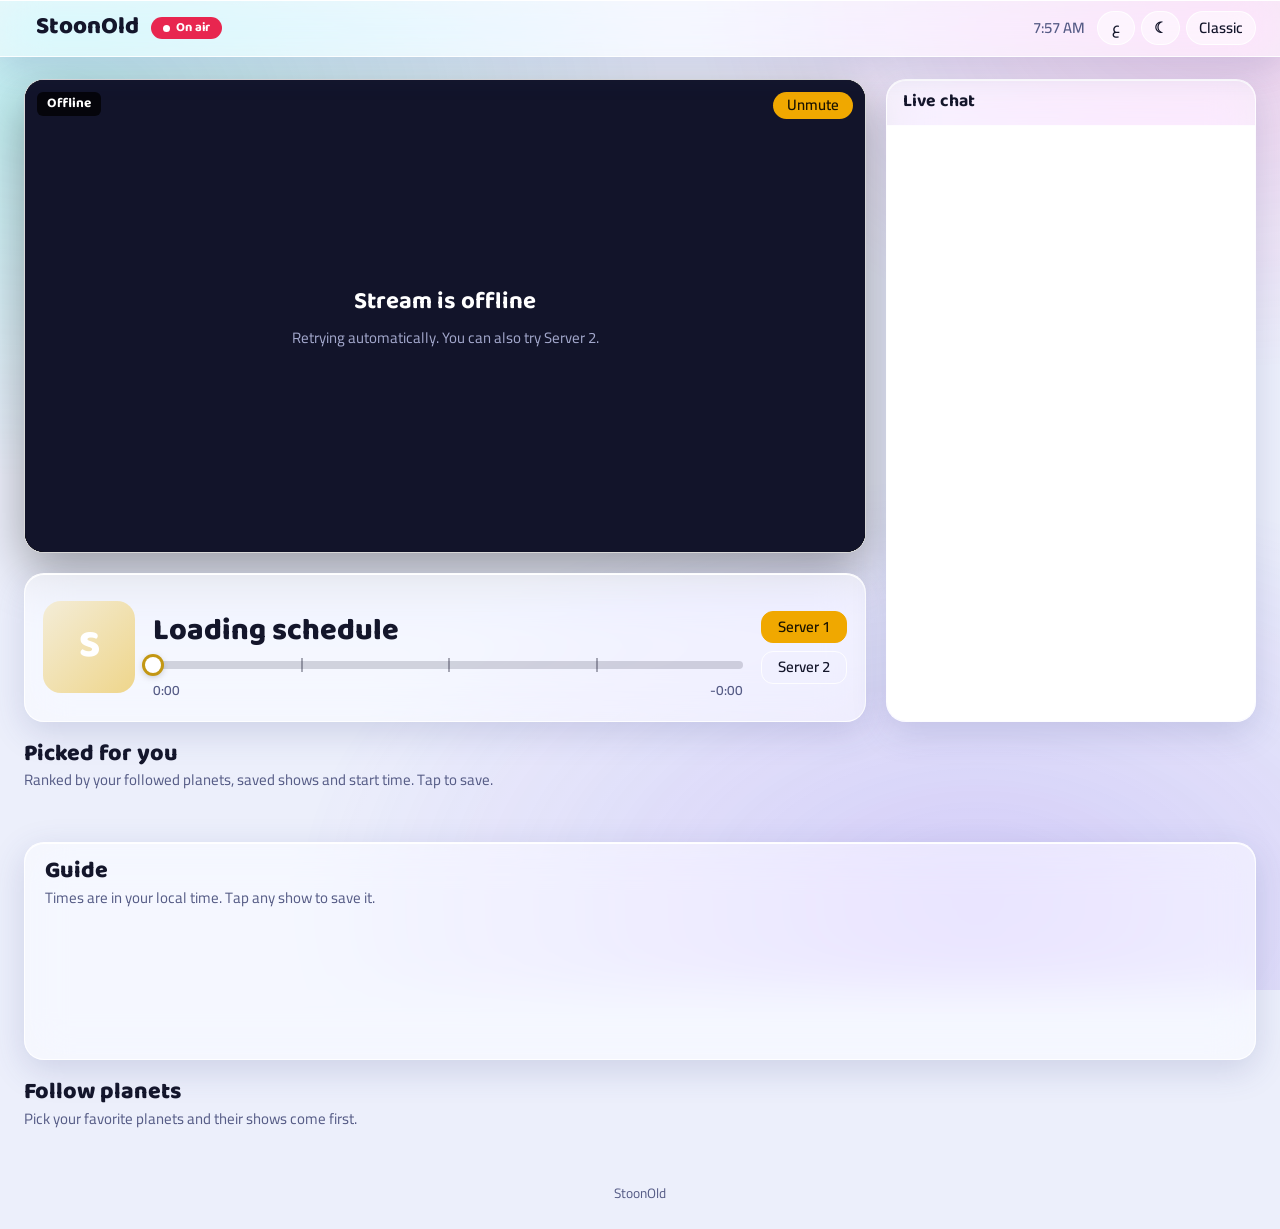
==== index.html @ 3b09abfb "Update index.html" ====
<!DOCTYPE html>
<html lang="ar" dir="rtl" data-th="dark" data-ui="glass">
<head>
<meta charset="UTF-8">
<meta name="viewport" content="width=device-width, initial-scale=1.0">
<title>StoonOld</title>
<link rel="icon" href="https://upload.wikimedia.org/wikipedia/ar/archive/1/10/20220105065429%21شعار_سبيستون.png">
<link href="https://fonts.googleapis.com/css2?family=Baloo+Bhaijaan+2:wght@500;700;800&family=Cairo:wght@400;600&display=swap" rel="stylesheet">
<style>
:root{color-scheme:dark;--bg:#090a14;--tx:#f4f5ff;--mu:#a3a8cc;--ac:#ffc400;--acx:#1a1300;--lv:#ff3d63;--sf:#151833;--sb:#2a2f5e;--bf:none;--pl:64%;--ga:22%;--gb:38%;--pcx:#10122a;--sh:none;--blob:1}
[data-th=light]{color-scheme:light;--bg:#eceffb;--tx:#14162b;--mu:#565c86;--ac:#f0a800;--lv:#e8264f;--sf:#fff;--sb:#d3d8ef;--pl:42%;--ga:90%;--gb:74%;--pcx:#fff}
[data-ui=glass]{--sf:rgba(26,30,68,.42);--sb:rgba(255,255,255,.18);--bf:blur(22px) saturate(1.7);--sh:inset 0 1px 0 rgba(255,255,255,.28),0 10px 34px rgba(0,0,0,.28)}
[data-ui=glass][data-th=light]{--sf:rgba(255,255,255,.5);--sb:rgba(255,255,255,.85);--sh:inset 0 1px 0 #fff,0 10px 34px rgba(60,70,140,.18)}
*{box-sizing:border-box}
body{margin:0;background:var(--bg);color:var(--tx);font:400 15px/1.5 Cairo,sans-serif;min-height:100vh}
body::before{content:"";position:fixed;inset:-10%;z-index:-1;pointer-events:none;opacity:var(--blob);
 background:radial-gradient(40% 35% at 12% 18%,hsl(172 80% 50%/.3),transparent),radial-gradient(35% 35% at 88% 8%,hsl(325 85% 58%/.26),transparent),radial-gradient(45% 40% at 72% 92%,hsl(255 85% 62%/.3),transparent)}
[data-ui=classic]{--blob:0}
[data-th=light][data-ui=glass]{--blob:.7}
h1,h2,h3,.dp{font-family:"Baloo Bhaijaan 2",Cairo,sans-serif;margin:0;line-height:1.2}
button{font:inherit;color:inherit;border:0;background:none;cursor:pointer}
[hidden]{display:none!important}
:focus-visible{outline:3px solid var(--ac);outline-offset:2px}
bdi{unicode-bidi:isolate}
.gl{background:var(--sf);border:1px solid var(--sb);-webkit-backdrop-filter:var(--bf);backdrop-filter:var(--bf);box-shadow:var(--sh)}
[hsl],.pc{--pc:hsl(var(--h) 82% var(--pl))}

.bar{position:sticky;top:0;z-index:20;display:flex;align-items:center;gap:12px;padding:10px 24px;border-width:0 0 1px}
.bar img{height:36px}.bar h1{font-size:1.5rem;font-weight:800}
.onair{display:flex;align-items:center;gap:6px;padding:0 12px;border-radius:99px;background:var(--lv);color:#fff;font:700 .8rem "Baloo Bhaijaan 2",sans-serif}
.onair i{width:7px;height:7px;border-radius:50%;background:#fff;animation:bl 1.6s infinite}
@keyframes bl{50%{opacity:.3}}@media(prefers-reduced-motion:reduce){.onair i{animation:none}}
.sp{flex:1}.clock{color:var(--mu);font-weight:600}
.ctl{display:flex;gap:6px}
.ctl button{min-width:38px;height:34px;padding:0 12px;border-radius:99px;font-weight:600;background:var(--sf);border:1px solid var(--sb)}
.ctl button:hover{border-color:var(--ac)}

.wrap{max-width:1380px;margin:0 auto;padding:22px 24px 40px;display:grid;grid-template-columns:minmax(0,1fr) 370px;grid-template-areas:"stage chat" "now chat" "fy fy" "gd gd" "pn pn";gap:20px}
.stage{grid-area:stage}.now{grid-area:now}.chat{grid-area:chat}.fy{grid-area:fy}.gdw{grid-area:gd}.pn{grid-area:pn}
.screen{position:relative;aspect-ratio:16/9;background:#000;border-radius:20px;overflow:hidden;border:1px solid var(--sb);box-shadow:0 18px 50px rgba(0,0,0,.35)}
.screen video,.screen iframe{position:absolute;inset:0;width:100%;height:100%;border:0;background:#000;object-fit:contain}
.tag{position:absolute;top:12px;inset-inline-start:12px;z-index:3;padding:0 10px;border-radius:6px;background:#000b;color:#fff;font:700 .85rem "Baloo Bhaijaan 2",sans-serif}
.tag[data-s=live]{background:var(--lv)}
.unm{position:absolute;top:12px;inset-inline-end:12px;z-index:3;padding:2px 14px;border-radius:99px;background:var(--ac);color:var(--acx);font-weight:600}
.off{position:absolute;inset:0;z-index:2;display:grid;place-content:center;gap:4px;text-align:center;padding:20px;background:#12142a;color:#a3a8cc}
.off b{font:700 1.5rem "Baloo Bhaijaan 2",sans-serif;color:#fff}

.now{--pc:hsl(var(--h) 82% var(--pl));display:grid;grid-template-columns:auto 1fr auto;gap:18px;align-items:center;padding:16px 18px;border-radius:20px}
.art{width:92px;height:92px;border-radius:18px;display:grid;place-items:center;background:linear-gradient(135deg,hsl(var(--h) 55% var(--ga)),hsl(var(--h) 75% var(--gb)));font:800 2.4rem "Baloo Bhaijaan 2",sans-serif;color:#fff}
.art img{width:76%;height:76%;object-fit:contain}
.chipp{display:inline-block;padding:0 12px;border-radius:99px;background:var(--pc);color:var(--pcx);font-weight:700;font-size:.82rem}
.now h2{font-size:1.9rem;font-weight:800;margin:2px 0}
.meta{color:var(--mu);font-size:.92rem}
.pb{margin:10px 0 2px}
.pbt{position:relative;height:8px;border-radius:99px;background:color-mix(in srgb,var(--tx) 16%,transparent)}
.pbt span{position:absolute;left:0;top:0;bottom:0;border-radius:99px;background:var(--pc);width:0}
.pbt i{position:absolute;top:50%;width:16px;height:16px;margin:-8px 0 0 -8px;border-radius:50%;background:#fff;box-shadow:0 0 0 3px var(--pc),0 2px 8px rgba(0,0,0,.4);left:0}
.pbt b{position:absolute;top:-3px;bottom:-3px;width:2px;background:color-mix(in srgb,var(--tx) 35%,transparent);left:var(--x)}
.pb.end .pbt span{background:var(--lv)}.pb.end .pbt i{box-shadow:0 0 0 3px var(--lv),0 2px 8px rgba(0,0,0,.4)}
.pbl{display:flex;justify-content:space-between;margin-top:8px;font:600 .85rem Cairo,sans-serif;color:var(--mu)}
.pbl em{font-style:normal;color:var(--tx);font-weight:700}
.pb.end .pbl em{color:var(--lv)}
.srv{display:flex;flex-direction:column;gap:8px}
.srv button{padding:4px 16px;border-radius:12px;border:1px solid var(--sb);font-weight:600;white-space:nowrap}
.srv button.on{background:var(--ac);border-color:var(--ac);color:var(--acx)}

.chat{border-radius:20px;overflow:hidden;display:flex;flex-direction:column;min-height:480px}
.chat h3{padding:12px 16px;font-size:1.1rem;border-bottom:1px solid var(--sb)}
.chat iframe{flex:1;border:0;width:100%;background:#fff}
.chat p{margin:auto;color:var(--mu)}

.sec h2{font-size:1.45rem;font-weight:800}.sub{color:var(--mu);margin:0 0 12px}
.row{display:flex;gap:14px;overflow-x:auto;padding:4px 2px 14px}
.card{--pc:hsl(var(--h) 82% var(--pl));flex:none;width:224px;padding:8px 8px 12px;border-radius:16px;text-align:start;display:flex;flex-direction:column;gap:2px;transition:transform .2s}
.card:hover{transform:translateY(-3px)}
.cth{position:relative;aspect-ratio:16/9;border-radius:10px;display:grid;place-items:center;margin-bottom:6px;background:linear-gradient(135deg,hsl(var(--h) 55% var(--ga)),hsl(var(--h) 75% var(--gb)));color:#fff;font:800 2rem "Baloo Bhaijaan 2",sans-serif}
.cth img{height:78%;object-fit:contain}
.cth time{position:absolute;bottom:5px;inset-inline-end:6px;padding:0 7px;border-radius:6px;background:#000a;font:700 .8rem Cairo,sans-serif}
.cth u{position:absolute;top:4px;inset-inline-start:8px;color:var(--ac);text-decoration:none}
.card b{font:700 1.02rem/1.25 "Baloo Bhaijaan 2",Cairo,sans-serif;padding:0 4px}
.card small{color:var(--mu);padding:0 4px}.card .in{color:var(--pc);font-weight:600}

.gdw{border-radius:20px;padding:16px 0 8px 0}
.gdw .sec{padding:0 20px}
.gs{overflow-x:auto;padding:0 20px 12px}
.gd{position:relative;height:118px;direction:ltr}
.tk{position:absolute;top:0;height:22px;border-inline-start:1px solid var(--sb);padding-left:6px;font-size:.78rem;color:var(--mu);white-space:nowrap}
.bk{--pc:hsl(var(--h) 82% var(--pl));position:absolute;top:30px;height:80px;padding:8px 10px;border-radius:12px;overflow:hidden;text-align:start;display:flex;flex-direction:column;justify-content:space-between;background:color-mix(in srgb,var(--pc) 18%,var(--sf));border:1px solid var(--sb);border-top:4px solid var(--pc);unicode-bidi:plaintext}
.bk:hover{background:color-mix(in srgb,var(--pc) 30%,var(--sf))}
.bk b{font:700 .98rem/1.2 "Baloo Bhaijaan 2",Cairo,sans-serif;white-space:nowrap;overflow:hidden;text-overflow:ellipsis}
.bk small{color:var(--mu);white-space:nowrap;overflow:hidden;text-overflow:ellipsis}
.bk.fav{box-shadow:0 0 0 2px var(--pc)}
.bk .st{position:absolute;top:4px;right:8px;color:var(--ac)}
#nl{position:absolute;top:0;bottom:0;width:2px;background:var(--lv);z-index:4;pointer-events:none}
#nl::before{content:attr(data-l);position:absolute;top:-1px;left:4px;padding:0 6px;border-radius:5px;background:var(--lv);color:#fff;font:700 .72rem Cairo,sans-serif}

.planets{display:flex;flex-wrap:wrap;gap:14px}
.pl{--pc:hsl(var(--h) 82% var(--pl));width:88px;text-align:center;font-size:.85rem;font-weight:600}
.pl span{display:grid;place-items:center;width:66px;height:66px;margin:0 auto 4px;border-radius:50%;border:3px solid var(--sb);background:var(--sf);font:800 1.5rem "Baloo Bhaijaan 2",sans-serif;color:var(--pc)}
.pl img{width:46px;height:46px;object-fit:contain}
.pl.on span{border-color:var(--pc);box-shadow:0 0 18px -2px var(--pc)}
.toast{position:fixed;bottom:22px;inset-inline-start:22px;padding:10px 20px;border-radius:12px;background:var(--ac);color:var(--acx);font-weight:600;z-index:50}
footer{text-align:center;color:var(--mu);padding:0 0 26px;font-size:.85rem}

@media(max-width:1000px){
 .wrap{grid-template-columns:1fr;grid-template-areas:"stage" "now" "chat" "fy" "gd" "pn";padding:14px}
 .now{grid-template-columns:auto 1fr}.srv{grid-column:1/-1;flex-direction:row}
 .bar{padding:8px 12px;gap:8px}.clock,.bar h1{display:none}.chat{min-height:440px}
}
</style>
</head>
<body>
<header class="bar gl">
 <img src="https://upload.wikimedia.org/wikipedia/ar/archive/1/10/20220105065429%21شعار_سبيستون.png" alt="">
 <h1>StoonOld</h1><span class="onair"><i></i><span data-i="onair"></span></span>
 <span class="sp"></span><span class="clock" id="clock"></span>
 <div class="ctl">
  <button id="bL" type="button" aria-label="Language"></button>
  <button id="bT" type="button" aria-label="Theme"></button>
  <button id="bU" type="button" aria-label="Style"></button>
 </div>
</header>

<main class="wrap">
 <section class="stage">
  <div class="screen">
   <video id="v" controls autoplay muted playsinline></video>
   <iframe id="od" title="Odysee" allowfullscreen hidden></iframe>
   <span class="tag" id="tag" data-s="c"></span>
   <button class="unm" id="unm" type="button" data-i="unmute"></button>
   <div class="off" id="off" hidden><b data-i="offT"></b><span data-i="offS"></span></div>
  </div>
 </section>

 <section class="now gl" id="now" style="--h:45">
  <div class="art" id="nArt">S</div>
  <div>
   <span class="chipp" id="nPl"></span>
   <h2 id="nTitle"></h2>
   <div class="meta" id="nMeta"></div>
   <div class="pb" id="pb" dir="ltr">
    <div class="pbt"><span id="pbf"></span><b style="--x:25%"></b><b style="--x:50%"></b><b style="--x:75%"></b><i id="pbk"></i></div>
    <div class="pbl"><span id="pe">0:00</span><em id="pst"></em><span id="pr">-0:00</span></div>
   </div>
   <div class="meta" id="nNext"></div>
  </div>
  <div class="srv"><button type="button" class="on" data-n="0" data-i="s1"></button><button type="button" data-n="1" data-i="s2"></button></div>
 </section>

 <aside class="chat gl" id="chat"><h3 data-i="chat"></h3></aside>

 <section class="fy sec"><h2 data-i="fyT"></h2><p class="sub" data-i="fyS"></p><div class="row" id="fy"></div></section>

 <section class="gdw gl"><div class="sec"><h2 data-i="gdT"></h2><p class="sub" data-i="gdS"></p></div><div class="gs"><div class="gd" id="gd"></div></div></section>

 <section class="pn sec"><h2 data-i="pnT"></h2><p class="sub" data-i="pnS"></p><div class="planets" id="pls"></div></section>
</main>
<footer>StoonOld</footer>

<script src="https://cdn.jsdelivr.net/npm/hls.js@1.5.17/dist/hls.min.js"></script>
<script>
/* ===== Settings / الإعدادات ===== */
const CFG = {
  STREAM_URL: "http://192.168.100.45:8888/stoonold/index.m3u8", // MediaMTX
  ODYSEE_URL: "https://odysee.com/$/embed/@SpacetoonOld:d/SToon-Old:d?r=8K9b5FpWexD8q7xXpB8v9xW2xM3xL4xN",
  CHAT_URL: "https://www5.cbox.ws/box/?boxid=968962&boxtag=wI54eM",
  SCHEDULE_URLS: [
    "https://raw.githubusercontent.com/Mastergive/randompngtosave/refs/heads/mainn/schedule.json",
    "https://raw.githubusercontent.com/Mastergive/randompngtosave/refs/heads/main/schedule.json"
  ],
  OFFSET: "+01:00" // UTC offset of the stream PC / فرق توقيت جهاز البث
};
const G = "https://github.com/Mastergive/randompngtosave/blob/main/";
const P = {
  action:{h:8,ar:"أكشن",en:"Action",img:G+"Action_planet-Photoroom.png?raw=true"},
  adventure:{h:172,ar:"مغامرات",en:"Adventure",img:G+"Adventure-Photoroom.png?raw=true"},
  sports:{h:210,ar:"رياضة",en:"Sports",img:G+"Sports-Photoroom.png?raw=true"},
  bonbon:{h:325,ar:"بون بون",en:"Bon Bon",img:G+"Planet_Bon_Bon_New.png?raw=true"},
  comedy:{h:38,ar:"كوميديا",en:"Comedy",img:G+"%D9%83%D9%88%D9%83%D8%A8_%D9%83%D9%88%D9%82%D9%8A%D8%AF%D9%8A%D8%A7-Photoroom.png?raw=true"},
  zomoroda:{h:145,ar:"زمردة",en:"Zomoroda",img:G+"%D9%83%D9%88%D9%83%D8%A8_%D8%B2%D9%85%D8%B1%D8%AF%D8%A9-Photoroom.png?raw=true"},
  science:{h:255,ar:"علوم",en:"Science"},abjad:{h:20,ar:"أبجد",en:"Abjad"},movies:{h:230,ar:"أفلام",en:"Movies"}
};
const L = {
 ar:{onair:"على الهواء",unmute:"تشغيل الصوت",offT:"البث متوقف حالياً",offS:"تتم إعادة المحاولة تلقائياً، أو جرّب السيرفر 2",s1:"السيرفر 1",s2:"السيرفر 2",chat:"الدردشة المباشرة",
  fyT:"مختارات لك",fyS:"مرتبة حسب كواكبك المفضلة وما حفظته وقرب الموعد. اضغط للحفظ.",gdT:"دليل البث",gdS:"الأوقات بتوقيت جهازك. اضغط على أي فقرة لحفظها.",pnT:"تابع الكواكب",pnS:"اختر كواكبك المفضلة وسنظهر فقراتها أولاً.",
  glass:"زجاجي",classic:"عادي",live:"مباشر",conn:"جاري الاتصال",stop:"متوقف",now:"الآن",ep:"الحلقة ",movie:"فيلم",min:" دقيقة",next:"التالي: ",at:" الساعة ",in:"بعد ",m:" د",h:" س",
  p:"كوكب ",saved:"تم حفظ الفقرة",fol:"تتابع الآن كوكب ",load:"جاري تحميل الجدول",err:"تعذر تحميل الجدول",none:"لا توجد فقرات قادمة",
  s0:"بدأت للتو",s1p:"في بدايتها",s2p:"في المنتصف",s3p:"في النصف الثاني",s4p:"تقترب من النهاية",s5p:"انتهت، فقرة جديدة قريباً"},
 en:{onair:"On air",unmute:"Unmute",offT:"Stream is offline",offS:"Retrying automatically. You can also try Server 2.",s1:"Server 1",s2:"Server 2",chat:"Live chat",
  fyT:"Picked for you",fyS:"Ranked by your followed planets, saved shows and start time. Tap to save.",gdT:"Guide",gdS:"Times are in your local time. Tap any show to save it.",pnT:"Follow planets",pnS:"Pick your favorite planets and their shows come first.",
  glass:"Glass",classic:"Classic",live:"Live",conn:"Connecting",stop:"Offline",now:"NOW",ep:"Episode ",movie:"Movie",min:" min",next:"Up next: ",at:" at ",in:"in ",m:" min",h:" h",
  p:"",saved:"Saved",fol:"Now following ",load:"Loading schedule",err:"Could not load the schedule",none:"No upcoming shows",
  s0:"Just started",s1p:"Early on",s2p:"Halfway through",s3p:"In the second half",s4p:"Almost over",s5p:"Finished, next show soon"}
};
const $ = s => document.querySelector(s);
const store = { get(k, d) { try { return JSON.parse(localStorage.getItem(k)) ?? d; } catch (e) { return d; } }, set(k, v) { try { localStorage.setItem(k, JSON.stringify(v)); } catch (e) {} } };
let lang = store.get("lang", (navigator.language || "en").startsWith("ar") ? "ar" : "en");
let th = store.get("th", matchMedia("(prefers-color-scheme: light)").matches ? "light" : "dark");
let ui = store.get("ui", "glass"), tf;
const t = k => L[lang][k];
const pl = k => P[k] || { h: 230, ar: k, en: k };
const pn = k => pl(k)[lang];
const hm = d => tf.format(d);
const mmss = s => Math.floor(s / 60) + ":" + String(Math.floor(s % 60)).padStart(2, "0");
const away = ms => { const m = Math.max(1, Math.round(ms / 6e4)); return t("in") + (m < 60 ? m + t("m") : Math.round(m / 60) + t("h")); };
const toast = x => { const d = document.createElement("div"); d.className = "toast"; d.textContent = x; document.body.appendChild(d); setTimeout(() => d.remove(), 2200); };

function prefs() {
  const d = document.documentElement;
  d.lang = lang; d.dir = lang === "ar" ? "rtl" : "ltr"; d.dataset.th = th; d.dataset.ui = ui;
  document.querySelectorAll("[data-i]").forEach(e => e.textContent = t(e.dataset.i));
  $("#bL").textContent = lang === "ar" ? "EN" : "ع";
  $("#bT").textContent = th === "dark" ? "☀" : "☾";
  $("#bU").textContent = ui === "glass" ? t("classic") : t("glass");
  document.title = "StoonOld - " + t("live");
  tf = new Intl.DateTimeFormat(lang === "ar" ? "ar-u-nu-latn" : "en-US", { hour: "numeric", minute: "2-digit" });
  setState(state);
}
$("#bL").onclick = () => { lang = lang === "ar" ? "en" : "ar"; store.set("lang", lang); prefs(); render(); };
$("#bT").onclick = () => { th = th === "dark" ? "light" : "dark"; store.set("th", th); prefs(); };
$("#bU").onclick = () => { ui = ui === "glass" ? "classic" : "glass"; store.set("ui", ui); prefs(); };

/* Chat */
const chat = $("#chat");
if (CFG.CHAT_URL) { const f = document.createElement("iframe"); f.src = CFG.CHAT_URL; f.title = "Chat"; chat.appendChild(f); }

/* Schedule */
let ENT = [], follow = store.get("follow", {}), saved = store.get("saved", {}), okUrl = null, W0 = 0;
const PX = 4;
function clean(e) {
  const planet = (e.planet || "").toLowerCase();
  const name = planet === "movies" ? e.title : (e.series || e.title).replace(/\s*\((?:S\d+\s*)?\d+p\)\s*$/i, "");
  const m = /EP\s*(\d+(?:\s*&\s*\d+)?)/i.exec(e.path || "");
  const start = new Date(e.start.replace(" ", "T") + ":00" + CFG.OFFSET);
  return { id: e.start, planet, name, ep: m ? m[1] : "", mins: e.slot_minutes, dur: e.duration_sec, start, end: new Date(+start + e.slot_minutes * 6e4) };
}
async function load() {
  for (const u of okUrl ? [okUrl] : CFG.SCHEDULE_URLS) {
    try {
      const r = await fetch(u + "?t=" + Math.floor(Date.now() / 3e5), { cache: "no-store" });
      if (!r.ok) continue;
      ENT = ((await r.json()).entries || []).map(clean).sort((a, b) => a.start - b.start);
      okUrl = u; break;
    } catch (e) {}
  }
  render();
}
const kind = x => x.ep ? t("ep") + x.ep : t("movie");
const art = (k, big) => { const p = pl(k); return p.img ? '<img src="' + p.img + '" alt="">' : pn(k)[0]; };
const score = x => (follow[x.planet] ? 3 : 0) + (saved[x.id] ? 2 : 0) + 8 / (1 + Math.max(0, (x.start - Date.now()) / 36e5));

function render() {
  const now = Date.now(), cur = ENT.find(x => x.start <= now && now < x.end), up = ENT.filter(x => +x.start > now);
  $("#clock").textContent = hm(new Date());
  if (!ENT.length) { $("#nTitle").textContent = okUrl === null ? t("load") : t("err"); return; }
  if (cur) {
    $("#now").style.setProperty("--h", pl(cur.planet).h);
    $("#nArt").innerHTML = art(cur.planet);
    $("#nPl").textContent = t("p") + pn(cur.planet);
    $("#nTitle").innerHTML = "<bdi>" + cur.name + "</bdi>";
    $("#nMeta").textContent = kind(cur) + " · " + cur.mins + t("min");
  } else { $("#nTitle").textContent = "StoonOld"; $("#nMeta").textContent = ""; $("#nPl").textContent = ""; }
  const nx = up[0];
  $("#nNext").innerHTML = nx ? t("next") + "<bdi>" + nx.name + "</bdi>" + t("at") + hm(nx.start) + " · " + away(nx.start - now) : "";

  const card = x => { const p = pl(x.planet); return '<button class="card gl" data-id="' + x.id + '" style="--h:' + p.h + '"><div class="cth">' + (saved[x.id] ? "<u>★</u>" : "") + art(x.planet) + "<time>" + hm(x.start) + "</time></div><b><bdi>" + x.name + "</bdi></b><small>" + t("p") + pn(x.planet) + " · " + kind(x) + '</small><small class="in">' + away(x.start - now) + "</small></button>"; };
  const picks = up.filter(x => x.start - now < 12 * 36e5).map(x => ({ x, s: score(x) })).sort((a, b) => b.s - a.s).slice(0, 8).map(o => o.x);
  $("#fy").innerHTML = picks.length ? picks.map(card).join("") : "<p class='sub'>" + t("none") + "</p>";

  W0 = +(cur || nx || { start: now }).start;
  let g = "";
  for (let i = 0; i < 12; i++) g += '<span class="tk" style="left:' + i * 30 * PX + 'px">' + hm(new Date(W0 + i * 18e5)) + "</span>";
  ENT.filter(x => x.end > W0 && +x.start < W0 + 6 * 36e5).forEach(x => {
    const p = pl(x.planet), w = x.mins * PX - 4;
    g += '<button class="bk' + (follow[x.planet] ? " fav" : "") + '" data-id="' + x.id + '" style="--h:' + p.h + ";left:" + (x.start - W0) / 6e4 * PX + "px;width:" + w + 'px">' + (saved[x.id] ? '<span class="st">★</span>' : "") + "<small>" + hm(x.start) + " · " + pn(x.planet) + "</small><b>" + x.name + "</b><small>" + kind(x) + "</small></button>";
  });
  $("#gd").innerHTML = g + '<div id="nl" data-l="' + t("now") + '"></div>';
  $("#gd").style.width = 12 * 30 * PX + "px";

  $("#pls").innerHTML = [...new Set(ENT.map(x => x.planet))].map(k => '<button class="pl' + (follow[k] ? " on" : "") + '" data-k="' + k + '" style="--h:' + pl(k).h + '"><span>' + art(k) + "</span>" + pn(k) + "</button>").join("");
  tick();
}
function tick() {
  const now = Date.now(), cur = ENT.find(x => x.start <= now && now < x.end);
  const nl = $("#nl"); if (nl) nl.style.left = (now - W0) / 6e4 * PX + "px";
  $("#clock").textContent = hm(new Date());
  if (!cur) return;
  const el = Math.min(cur.dur, (now - cur.start) / 1e3), pct = el / cur.dur * 100;
  $("#pbf").style.width = pct + "%"; $("#pbk").style.left = pct + "%";
  $("#pe").textContent = mmss(el); $("#pr").textContent = "-" + mmss(cur.dur - el);
  $("#pb").classList.toggle("end", pct >= 88);
  const done = (now - cur.start) / 1e3 >= cur.dur;
  $("#pst").textContent = t(done ? "s5p" : pct < 8 ? "s0" : pct < 38 ? "s1p" : pct < 62 ? "s2p" : pct < 88 ? "s3p" : "s4p");
}
const sv = id => { saved[id] ? delete saved[id] : (saved[id] = 1, toast(t("saved"))); store.set("saved", saved); render(); };
["#fy", "#gd"].forEach(s => $(s).onclick = e => { const b = e.target.closest("[data-id]"); if (b) sv(b.dataset.id); });
$("#pls").onclick = e => { const b = e.target.closest(".pl"); if (!b) return; const k = b.dataset.k; follow[k] ? delete follow[k] : (follow[k] = 1, toast(t("fol") + pn(k))); store.set("follow", follow); render(); };

/* Stream */
const video = $("#v"), od = $("#od");
let hls = null, timer = null, state = "c";
const srcUrl = () => new URLSearchParams(location.search).get("src") || CFG.STREAM_URL;
function setState(s) { state = s; const g = $("#tag"); g.dataset.s = s; g.textContent = t({ c: "conn", live: "live", off: "stop" }[s]); $("#off").hidden = s !== "off"; }
function stopHls() { if (hls) { hls.destroy(); hls = null; } clearTimeout(timer); }
function retry() { stopHls(); setState("off"); timer = setTimeout(startHls, 5000); }
function startHls() {
  stopHls(); setState("c");
  if (window.Hls && Hls.isSupported()) {
    hls = new Hls({ lowLatencyMode: true, liveSyncDurationCount: 3, backBufferLength: 30 });
    hls.on(Hls.Events.MANIFEST_PARSED, () => video.play().catch(() => {}));
    hls.on(Hls.Events.ERROR, (e, d) => { if (!d.fatal) return; if (d.type === Hls.ErrorTypes.MEDIA_ERROR) { hls.recoverMediaError(); return; } retry(); });
    hls.loadSource(srcUrl()); hls.attachMedia(video);
  } else if (video.canPlayType("application/vnd.apple.mpegurl")) { video.src = srcUrl(); video.onerror = retry; video.play().catch(() => {}); }
  else setState("off");
}
video.addEventListener("playing", () => setState("live"));
video.addEventListener("volumechange", () => { $("#unm").hidden = !video.muted; });
$("#unm").onclick = () => { video.muted = false; video.volume = 1; video.play().catch(() => {}); };
document.querySelectorAll("[data-n]").forEach(b => b.onclick = () => {
  const own = b.dataset.n === "0";
  document.querySelectorAll("[data-n]").forEach(x => x.classList.toggle("on", x === b));
  video.hidden = !own; od.hidden = own; $("#tag").hidden = !own; $("#unm").hidden = !own || !video.muted;
  if (own) startHls(); else { stopHls(); video.pause(); $("#off").hidden = true; if (!od.getAttribute("src")) od.src = CFG.ODYSEE_URL; }
});

prefs(); startHls(); load();
setInterval(load, 3e5); setInterval(render, 3e4); setInterval(tick, 1000);
</script>
</body>
</html>
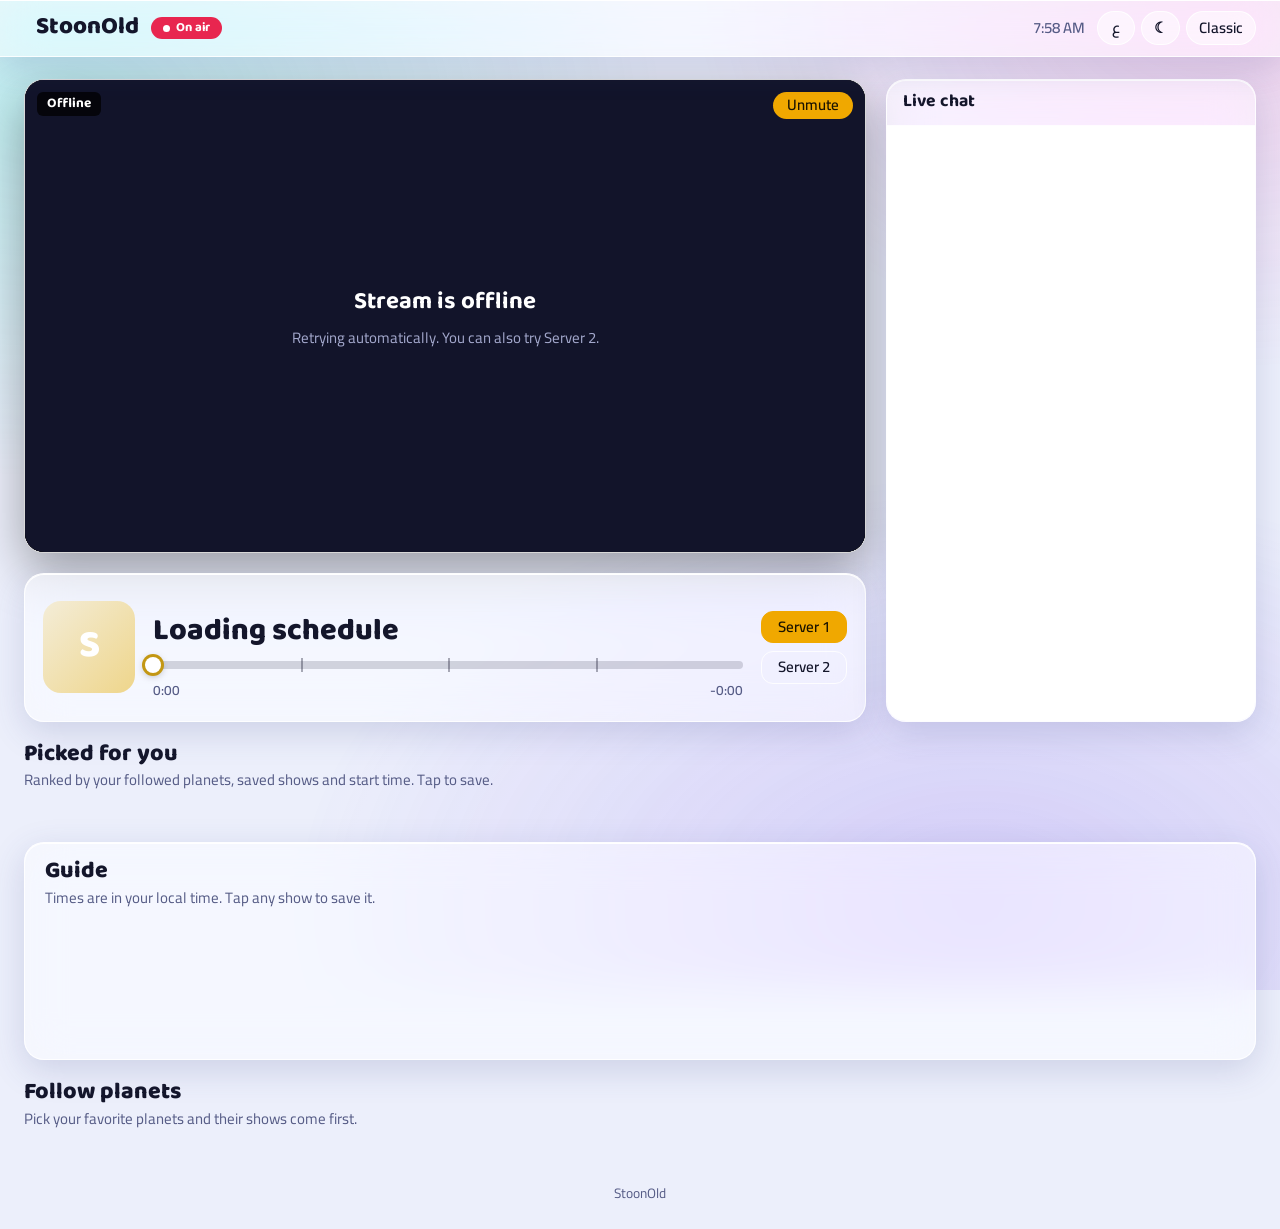
==== commit a7c0e759: "Refactor schedule handling and update intervals" ====
--- a/index.html
+++ b/index.html
@@ -225,7 +225,7 @@
 if (CFG.CHAT_URL) { const f = document.createElement("iframe"); f.src = CFG.CHAT_URL; f.title = "Chat"; chat.appendChild(f); }
 
 /* Schedule */
-let ENT = [], follow = store.get("follow", {}), saved = store.get("saved", {}), okUrl = null, W0 = 0;
+let SCH = [], ENT = [], NOWITEM = null, follow = store.get("follow", {}), saved = store.get("saved", {}), okUrl = null, W0 = 0;
 const PX = 4;
 function clean(e) {
   const planet = (e.planet || "").toLowerCase();
@@ -234,23 +234,38 @@
   const start = new Date(e.start.replace(" ", "T") + ":00" + CFG.OFFSET);
   return { id: e.start, planet, name, ep: m ? m[1] : "", mins: e.slot_minutes, dur: e.duration_sec, start, end: new Date(+start + e.slot_minutes * 6e4) };
 }
+async function getJ(u, step) {
+  const r = await fetch(u + "?t=" + Math.floor(Date.now() / step), { cache: "no-store" });
+  if (!r.ok) throw 0;
+  return r.json();
+}
+const sib = u => u.replace(/schedule\.json$/, "stoon_state.json");
+/* stoon_state.json = what the stream PC is really playing; it overrides the schedule for that time span */
+function merge() {
+  const n = NOWITEM;
+  ENT = SCH.filter(x => !(n && x.start < n.end && x.end > n.start));
+  if (n) ENT.push(n);
+  ENT.sort((a, b) => a.start - b.start);
+}
+const getCur = now => (NOWITEM && NOWITEM.start <= now && now < NOWITEM.end) ? NOWITEM : ENT.find(x => x.start <= now && now < x.end);
 async function load() {
   for (const u of okUrl ? [okUrl] : CFG.SCHEDULE_URLS) {
-    try {
-      const r = await fetch(u + "?t=" + Math.floor(Date.now() / 3e5), { cache: "no-store" });
-      if (!r.ok) continue;
-      ENT = ((await r.json()).entries || []).map(clean).sort((a, b) => a.start - b.start);
-      okUrl = u; break;
-    } catch (e) {}
+    try { SCH = ((await getJ(u, 3e5)).entries || []).map(clean); okUrl = u; break; } catch (e) {}
   }
-  render();
+  await loadState();
+}
+async function loadState() {
+  for (const u of okUrl ? [okUrl] : CFG.SCHEDULE_URLS) {
+    try { const s = await getJ(sib(u), 2e4); NOWITEM = s.current_item ? clean(s.current_item) : null; break; } catch (e) {}
+  }
+  merge(); render();
 }
 const kind = x => x.ep ? t("ep") + x.ep : t("movie");
 const art = (k, big) => { const p = pl(k); return p.img ? '<img src="' + p.img + '" alt="">' : pn(k)[0]; };
 const score = x => (follow[x.planet] ? 3 : 0) + (saved[x.id] ? 2 : 0) + 8 / (1 + Math.max(0, (x.start - Date.now()) / 36e5));
 
 function render() {
-  const now = Date.now(), cur = ENT.find(x => x.start <= now && now < x.end), up = ENT.filter(x => +x.start > now);
+  const now = Date.now(), cur = getCur(now), up = ENT.filter(x => +x.start > now);
   $("#clock").textContent = hm(new Date());
   if (!ENT.length) { $("#nTitle").textContent = okUrl === null ? t("load") : t("err"); return; }
   if (cur) {
@@ -281,7 +296,7 @@
   tick();
 }
 function tick() {
-  const now = Date.now(), cur = ENT.find(x => x.start <= now && now < x.end);
+  const now = Date.now(), cur = getCur(now);
   const nl = $("#nl"); if (nl) nl.style.left = (now - W0) / 6e4 * PX + "px";
   $("#clock").textContent = hm(new Date());
   if (!cur) return;
@@ -324,7 +339,7 @@
 });
 
 prefs(); startHls(); load();
-setInterval(load, 3e5); setInterval(render, 3e4); setInterval(tick, 1000);
+setInterval(load, 3e5); setInterval(loadState, 2e4); setInterval(render, 3e4); setInterval(tick, 1000);
 </script>
 </body>
 </html>
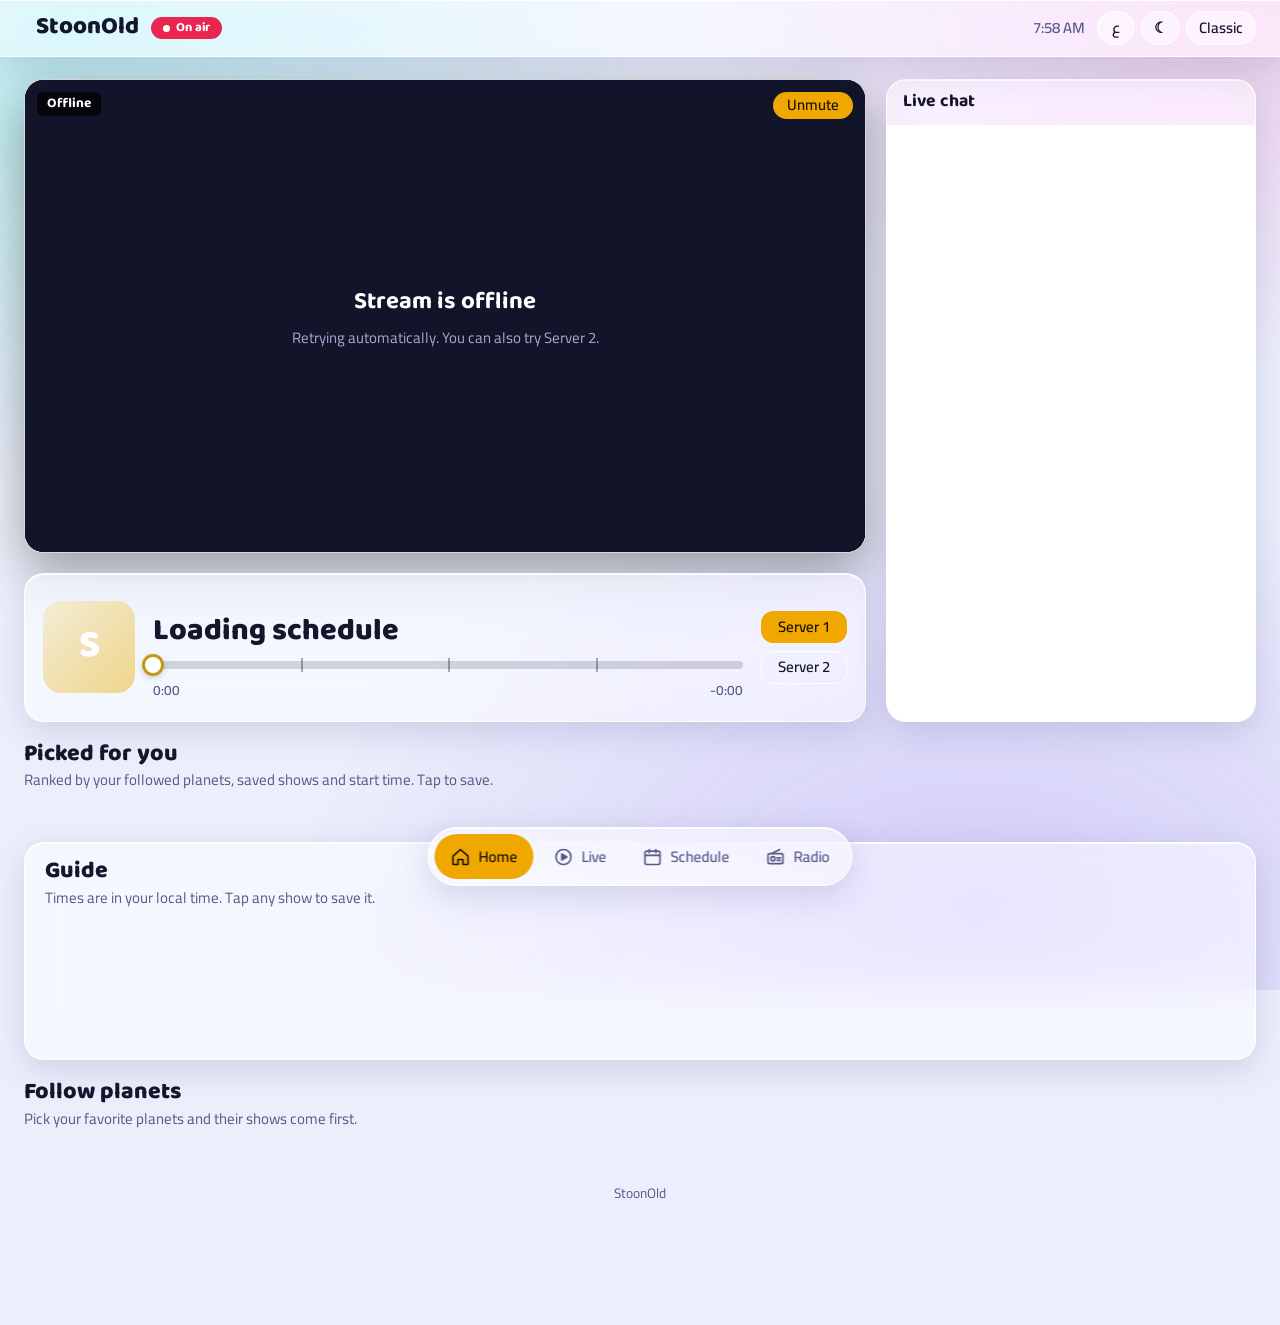
==== commit 9d3f0d44: "Add 'live' ID to stage section and include nav.js" ====
--- a/index.html
+++ b/index.html
@@ -23,7 +23,6 @@
 :focus-visible{outline:3px solid var(--ac);outline-offset:2px}
 bdi{unicode-bidi:isolate}
 .gl{background:var(--sf);border:1px solid var(--sb);-webkit-backdrop-filter:var(--bf);backdrop-filter:var(--bf);box-shadow:var(--sh)}
-[hsl],.pc{--pc:hsl(var(--h) 82% var(--pl))}
 
 .bar{position:sticky;top:0;z-index:20;display:flex;align-items:center;gap:12px;padding:10px 24px;border-width:0 0 1px}
 .bar img{height:36px}.bar h1{font-size:1.5rem;font-weight:800}
@@ -122,7 +121,7 @@
 </header>
 
 <main class="wrap">
- <section class="stage">
+ <section class="stage" id="live">
   <div class="screen">
    <video id="v" controls autoplay muted playsinline></video>
    <iframe id="od" title="Odysee" allowfullscreen hidden></iframe>
@@ -161,7 +160,7 @@
 <script>
 /* ===== Settings / الإعدادات ===== */
 const CFG = {
-  STREAM_URL: "http://192.168.100.45:8888/stoonold/index.m3u8", // MediaMTX
+  STREAM_URL: "https://archlinux.tail36ceb8.ts.net/stoonold/index.m3u8?cookieCheck=1", // MediaMTX
   ODYSEE_URL: "https://odysee.com/$/embed/@SpacetoonOld:d/SToon-Old:d?r=8K9b5FpWexD8q7xXpB8v9xW2xM3xL4xN",
   CHAT_URL: "https://www5.cbox.ws/box/?boxid=968962&boxtag=wI54eM",
   SCHEDULE_URLS: [
@@ -176,9 +175,12 @@
   adventure:{h:172,ar:"مغامرات",en:"Adventure",img:G+"Adventure-Photoroom.png?raw=true"},
   sports:{h:210,ar:"رياضة",en:"Sports",img:G+"Sports-Photoroom.png?raw=true"},
   bonbon:{h:325,ar:"بون بون",en:"Bon Bon",img:G+"Planet_Bon_Bon_New.png?raw=true"},
-  comedy:{h:38,ar:"كوميديا",en:"Comedy",img:G+"%D9%83%D9%88%D9%83%D8%A8_%D9%83%D9%88%D9%82%D9%8A%D8%AF%D9%8A%D8%A7-Photoroom.png?raw=true"},
-  zomoroda:{h:145,ar:"زمردة",en:"Zomoroda",img:G+"%D9%83%D9%88%D9%83%D8%A8_%D8%B2%D9%85%D8%B1%D8%AF%D8%A9-Photoroom.png?raw=true"},
-  science:{h:255,ar:"علوم",en:"Science"},abjad:{h:20,ar:"أبجد",en:"Abjad"},movies:{h:230,ar:"أفلام",en:"Movies"}
+  comedy:{h:38,ar:"كوميديا",en:"Comedy",img:G+"comedy.png?raw=true"},
+  zomoroda:{h:145,ar:"زمردة",en:"Zomoroda",img:G+"zomoroda.png?raw=true"},
+  science:{h:255,ar:"علوم",en:"Science",img:G+"Science-Photoroom.png?raw=true"},
+  abjad:{h:20,ar:"أبجد",en:"Abjad",img:G+"Abjad-Photoroom.png?raw=true"},
+  movies:{h:230,ar:"أفلام",en:"Movies",img:G+"image-removebg-preview.png?raw=true"},
+  spacepower:{h:280,ar:"سبيس باور",en:"SpacePower",img:"https://raw.githubusercontent.com/Mastergive/randompngtosave/main/SpacePower.png"}
 };
 const L = {
  ar:{onair:"على الهواء",unmute:"تشغيل الصوت",offT:"البث متوقف حالياً",offS:"تتم إعادة المحاولة تلقائياً، أو جرّب السيرفر 2",s1:"السيرفر 1",s2:"السيرفر 2",chat:"الدردشة المباشرة",
@@ -198,8 +200,10 @@
 let th = store.get("th", matchMedia("(prefers-color-scheme: light)").matches ? "light" : "dark");
 let ui = store.get("ui", "glass"), tf;
 const t = k => L[lang][k];
-const pl = k => P[k] || { h: 230, ar: k, en: k };
+const pl = k => P[(k || "").toLowerCase()] || { h: 230, ar: k, en: k };
 const pn = k => pl(k)[lang];
+/* SpacePower is a mode, not a planet: no "planet" wording for it */
+const pLabel = k => (k || "").toLowerCase() === "spacepower" ? pn(k) : t("p") + pn(k);
 const hm = d => tf.format(d);
 const mmss = s => Math.floor(s / 60) + ":" + String(Math.floor(s % 60)).padStart(2, "0");
 const away = ms => { const m = Math.max(1, Math.round(ms / 6e4)); return t("in") + (m < 60 ? m + t("m") : Math.round(m / 60) + t("h")); };
@@ -228,7 +232,8 @@
 let SCH = [], ENT = [], NOWITEM = null, follow = store.get("follow", {}), saved = store.get("saved", {}), okUrl = null, W0 = 0;
 const PX = 4;
 function clean(e) {
-  const planet = (e.planet || "").toLowerCase();
+  let planet = (e.planet || "").toLowerCase();
+  if (e.is_space_power) planet = "spacepower";
   const name = planet === "movies" ? e.title : (e.series || e.title).replace(/\s*\((?:S\d+\s*)?\d+p\)\s*$/i, "");
   const m = /EP\s*(\d+(?:\s*&\s*\d+)?)/i.exec(e.path || "");
   const start = new Date(e.start.replace(" ", "T") + ":00" + CFG.OFFSET);
@@ -256,12 +261,19 @@
 }
 async function loadState() {
   for (const u of okUrl ? [okUrl] : CFG.SCHEDULE_URLS) {
-    try { const s = await getJ(sib(u), 2e4); NOWITEM = s.current_item ? clean(s.current_item) : null; break; } catch (e) {}
+    try {
+      const s = await getJ(sib(u), 2e4);
+      if (s.current_item) {
+        if (s.is_space_power) s.current_item.is_space_power = true; /* mode on: current show counts as SpacePower */
+        NOWITEM = clean(s.current_item);
+      } else NOWITEM = null;
+      break;
+    } catch (e) {}
   }
   merge(); render();
 }
 const kind = x => x.ep ? t("ep") + x.ep : t("movie");
-const art = (k, big) => { const p = pl(k); return p.img ? '<img src="' + p.img + '" alt="">' : pn(k)[0]; };
+const art = k => { const p = pl(k); return p.img ? '<img src="' + p.img + '" alt="">' : pn(k)[0]; };
 const score = x => (follow[x.planet] ? 3 : 0) + (saved[x.id] ? 2 : 0) + 8 / (1 + Math.max(0, (x.start - Date.now()) / 36e5));
 
 function render() {
@@ -271,14 +283,14 @@
   if (cur) {
     $("#now").style.setProperty("--h", pl(cur.planet).h);
     $("#nArt").innerHTML = art(cur.planet);
-    $("#nPl").textContent = t("p") + pn(cur.planet);
+    $("#nPl").textContent = pLabel(cur.planet);
     $("#nTitle").innerHTML = "<bdi>" + cur.name + "</bdi>";
     $("#nMeta").textContent = kind(cur) + " · " + cur.mins + t("min");
   } else { $("#nTitle").textContent = "StoonOld"; $("#nMeta").textContent = ""; $("#nPl").textContent = ""; }
   const nx = up[0];
   $("#nNext").innerHTML = nx ? t("next") + "<bdi>" + nx.name + "</bdi>" + t("at") + hm(nx.start) + " · " + away(nx.start - now) : "";
 
-  const card = x => { const p = pl(x.planet); return '<button class="card gl" data-id="' + x.id + '" style="--h:' + p.h + '"><div class="cth">' + (saved[x.id] ? "<u>★</u>" : "") + art(x.planet) + "<time>" + hm(x.start) + "</time></div><b><bdi>" + x.name + "</bdi></b><small>" + t("p") + pn(x.planet) + " · " + kind(x) + '</small><small class="in">' + away(x.start - now) + "</small></button>"; };
+  const card = x => { const p = pl(x.planet); return '<button class="card gl" data-id="' + x.id + '" style="--h:' + p.h + '"><div class="cth">' + (saved[x.id] ? "<u>★</u>" : "") + art(x.planet) + "<time>" + hm(x.start) + "</time></div><b><bdi>" + x.name + "</bdi></b><small>" + pLabel(x.planet) + " · " + kind(x) + '</small><small class="in">' + away(x.start - now) + "</small></button>"; };
   const picks = up.filter(x => x.start - now < 12 * 36e5).map(x => ({ x, s: score(x) })).sort((a, b) => b.s - a.s).slice(0, 8).map(o => o.x);
   $("#fy").innerHTML = picks.length ? picks.map(card).join("") : "<p class='sub'>" + t("none") + "</p>";
 
@@ -292,7 +304,8 @@
   $("#gd").innerHTML = g + '<div id="nl" data-l="' + t("now") + '"></div>';
   $("#gd").style.width = 12 * 30 * PX + "px";
 
-  $("#pls").innerHTML = [...new Set(ENT.map(x => x.planet))].map(k => '<button class="pl' + (follow[k] ? " on" : "") + '" data-k="' + k + '" style="--h:' + pl(k).h + '"><span>' + art(k) + "</span>" + pn(k) + "</button>").join("");
+  /* SpacePower is not a planet, so it is not followable */
+  $("#pls").innerHTML = [...new Set(ENT.map(x => x.planet))].filter(k => k !== "spacepower").map(k => '<button class="pl' + (follow[k] ? " on" : "") + '" data-k="' + k + '" style="--h:' + pl(k).h + '"><span>' + art(k) + "</span>" + pn(k) + "</button>").join("");
   tick();
 }
 function tick() {
@@ -341,5 +354,6 @@
 prefs(); startHls(); load();
 setInterval(load, 3e5); setInterval(loadState, 2e4); setInterval(render, 3e4); setInterval(tick, 1000);
 </script>
+<script src="nav.js"></script>
 </body>
 </html>
